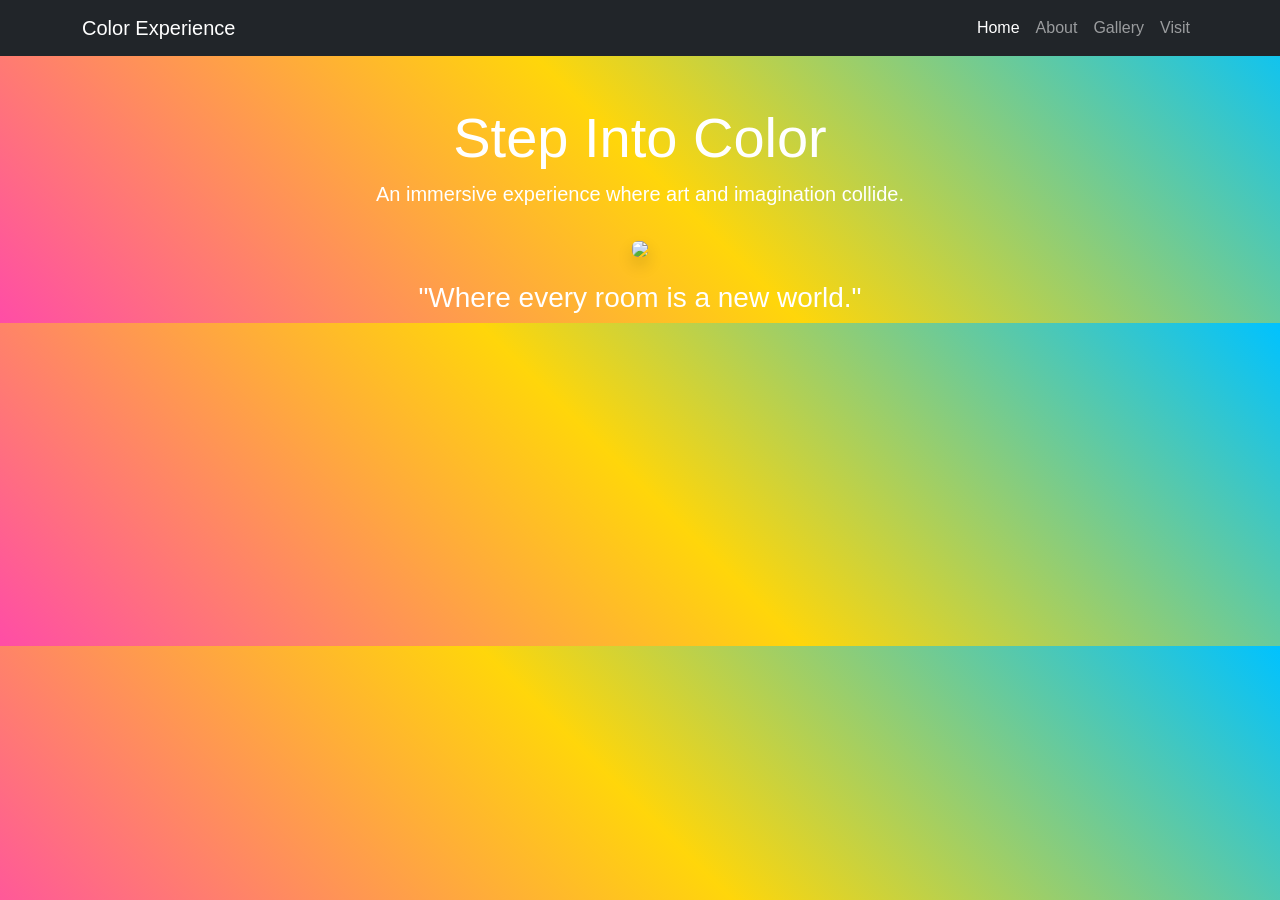
==== index.html @ ed063716 "Initial take" ====
<!DOCTYPE html>
<html lang="en">
<head>
  <meta charset="UTF-8">
  <meta name="viewport" content="width=device-width, initial-scale=1">

  <title>Color Experience</title>

  <!-- Bootstrap CSS -->
  <link href="https://cdn.jsdelivr.net/npm/bootstrap@5.3.0/dist/css/bootstrap.min.css" rel="stylesheet">

  <!-- Custom CSS -->
  <link rel="stylesheet" href="style.css">
</head>

<body>

<!-- NAVBAR -->
<nav class="navbar navbar-expand-lg navbar-dark bg-dark">
  <div class="container">
    <a class="navbar-brand" href="index.html">Color Experience</a>

    <button class="navbar-toggler" data-bs-toggle="collapse" data-bs-target="#navMenu">
      <span class="navbar-toggler-icon"></span>
    </button>

    <div class="collapse navbar-collapse" id="navMenu">
      <ul class="navbar-nav ms-auto">
        <li class="nav-item"><a class="nav-link active" href="index.html">Home</a></li>
        <li class="nav-item"><a class="nav-link" href="about.html">About</a></li>
        <li class="nav-item"><a class="nav-link" href="gallery.html">Gallery</a></li>
        <li class="nav-item"><a class="nav-link" href="visit.html">Visit</a></li>
      </ul>
    </div>
  </div>
</nav>

<div class="container text-center mt-5">
  <h1 class="display-4">Step Into Color</h1>
  <p class="lead">An immersive experience where art and imagination collide.</p>

  <img src="images/color1.jpg" class="img-fluid rounded shadow mt-3">

  <h3 class="mt-4">"Where every room is a new world."</h3>
</div>

<script src="https://cdn.jsdelivr.net/npm/bootstrap@5.3.0/dist/js/bootstrap.bundle.min.js"></script>
</body>
</html>
---- style.css ----
body {
  background: linear-gradient(45deg, #ff4da6, #ffd60a, #00c2ff);
  color: white;
  font-family: Arial, sans-serif;
}

h1, h2, h3 {
  text-align: center;
}

.card {
  transition: transform 0.3s;
}

.card:hover {
  transform: scale(1.05);
}
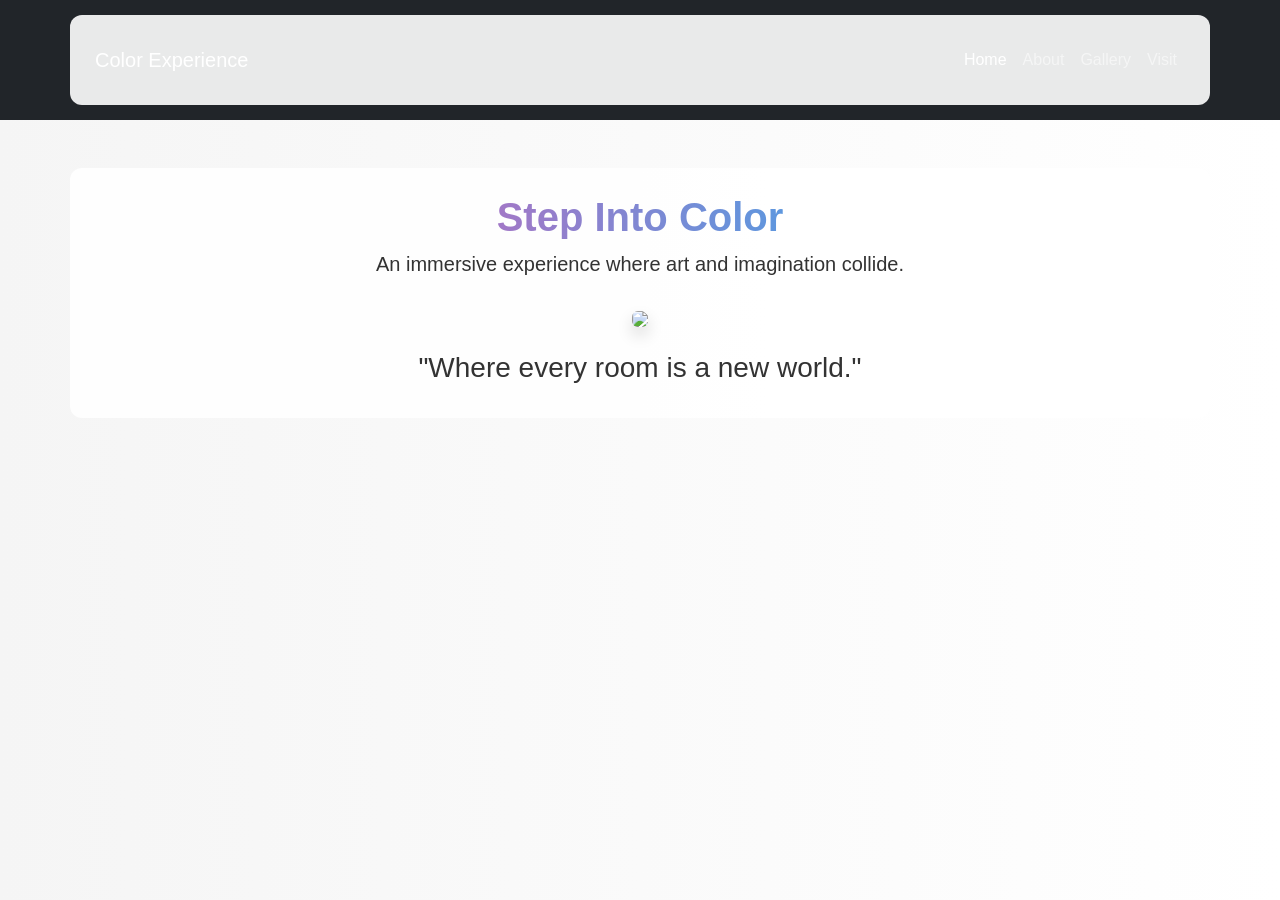
==== commit 804a5366: "color and images" ====
--- a/index.html
+++ b/index.html
@@ -36,7 +36,11 @@
 </nav>
 
 <div class="container text-center mt-5">
-  <h1 class="display-4">Step Into Color</h1>
+  <h1 style="background: linear-gradient(to right, #ff4da6, #00c2ff);
+-webkit-background-clip: text;
+color: transparent;">
+  Step Into Color
+</h1>
   <p class="lead">An immersive experience where art and imagination collide.</p>
 
   <img src="images/color1.jpg" class="img-fluid rounded shadow mt-3">
--- a/style.css
+++ b/style.css
@@ -1,17 +1,72 @@
+/* BACKGROUND (soft, not overwhelming) */
 body {
-  background: linear-gradient(45deg, #ff4da6, #ffd60a, #00c2ff);
-  color: white;
+  background: linear-gradient(to right, #f5f5f5, #ffffff);
+  color: #333;
   font-family: Arial, sans-serif;
 }
 
-h1, h2, h3 {
+/* HEADINGS with subtle color accent */
+h1 {
   text-align: center;
+  color: #ff4da6; /* pink accent */
+  font-weight: bold;
 }
 
+h2, h3 {
+  text-align: center;
+  color: #333;
+}
+
+/* NAVBAR */
+.navbar {
+  padding: 15px;
+}
+
+/* GALLERY CARDS */
 .card {
-  transition: transform 0.3s;
+  transition: transform 0.3s, box-shadow 0.3s;
+  border: none;
+  border-radius: 12px;
+  overflow: hidden;
 }
 
 .card:hover {
-  transform: scale(1.05);
+  transform: scale(1.03);
+  box-shadow: 0px 6px 20px rgba(0,0,0,0.2);
+}
+
+/* CARD IMAGE */
+.card img {
+  height: 220px;
+  object-fit: cover;
+}
+
+/* CARD BODY */
+.card-body {
+  background-color: white;
+  color: #333;
+}
+
+/* BUTTON STYLE */
+.btn-primary {
+  background-color: #00c2ff;
+  border: none;
+}
+
+.btn-primary:hover {
+  background-color: #0096c7;
+}
+
+/* SECTION CONTAINERS */
+.container {
+  background-color: rgba(255, 255, 255, 0.9);
+  padding: 25px;
+  border-radius: 12px;
+}
+
+/* SMALL SCREEN */
+@media (max-width: 768px) {
+  h1 {
+    font-size: 26px;
+  }
 }
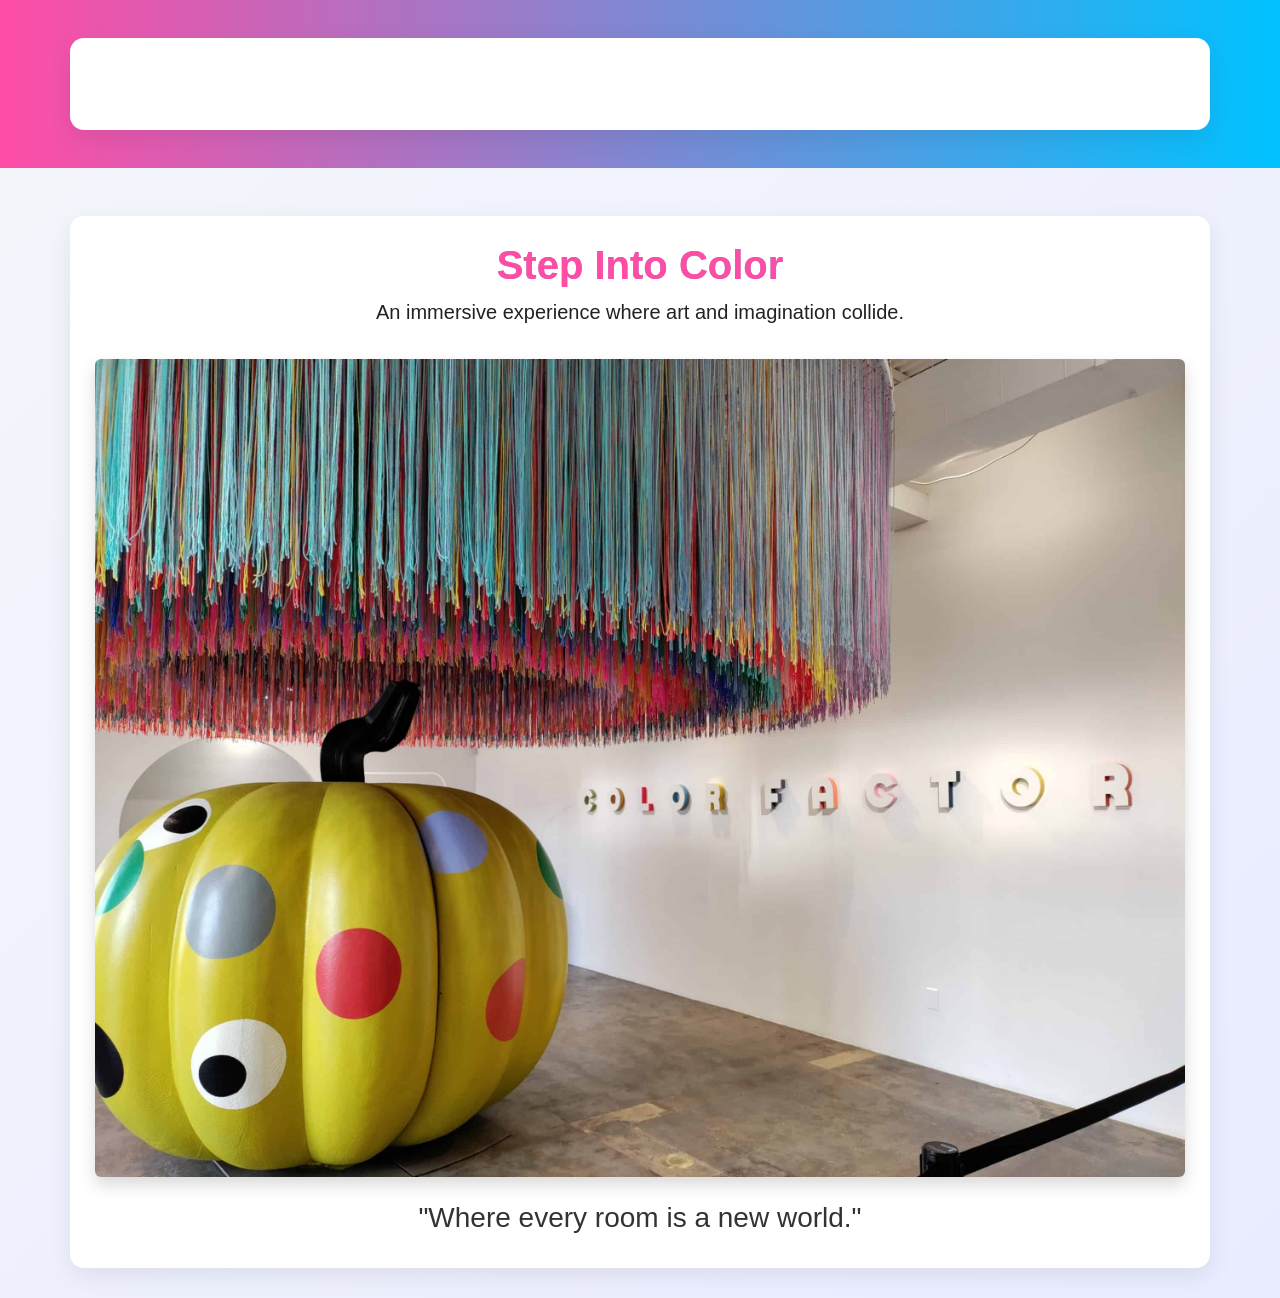
==== commit 3436aee8: "navbar color fix" ====
--- a/index.html
+++ b/index.html
@@ -43,7 +43,7 @@
 </h1>
   <p class="lead">An immersive experience where art and imagination collide.</p>
 
-  <img src="images/color1.jpg" class="img-fluid rounded shadow mt-3">
+  <img src="images/entrance.jpg" class="img-fluid rounded shadow mt-3">
 
   <h3 class="mt-4">"Where every room is a new world."</h3>
 </div>
--- a/style.css
+++ b/style.css
@@ -1,70 +1,106 @@
-/* BACKGROUND (soft, not overwhelming) */
+/* =========================
+   GLOBAL BACKGROUND (VISIBLE COLOR)
+========================= */
 body {
-  background: linear-gradient(to right, #f5f5f5, #ffffff);
-  color: #333;
+  background: linear-gradient(135deg, #f4f6fb, #e9ecff) !important;
+  color: #222;
   font-family: Arial, sans-serif;
+  margin: 0;
 }
 
-/* HEADINGS with subtle color accent */
+/* =========================
+   NAVBAR (FORCED COLOR)
+========================= */
+.navbar {
+  background: linear-gradient(90deg, #ff4da6, #00c2ff) !important;
+}
+
+/* BRAND */
+.navbar-brand {
+  color: #ffffff !important;
+  font-weight: 700;
+}
+
+/* NAV LINKS (THIS IS THE IMPORTANT FIX) */
+.navbar .nav-link {
+  color: rgba(255, 255, 255, 0.85) !important;
+  font-weight: 500;
+  transition: 0.2s ease;
+}
+
+/* HOVER EFFECT */
+.navbar .nav-link:hover {
+  color: #ffffff !important;
+  text-decoration: underline;
+}
+
+/* ACTIVE PAGE TAB */
+.navbar .nav-link.active {
+  color: #ffffff !important;
+  font-weight: 700;
+  border-bottom: 2px solid white;
+}
+/* =========================
+   MAIN CONTENT BOX
+========================= */
+.container {
+  background-color: #ffffff !important;
+  padding: 25px;
+  margin-top: 30px;
+  margin-bottom: 30px;
+  border-radius: 14px;
+  box-shadow: 0 8px 25px rgba(0,0,0,0.08);
+}
+
+/* =========================
+   HEADINGS
+========================= */
 h1 {
+  color: #ff4da6 !important;
   text-align: center;
-  color: #ff4da6; /* pink accent */
-  font-weight: bold;
+  font-weight: 800;
 }
 
 h2, h3 {
+  color: #333;
   text-align: center;
-  color: #333;
 }
 
-/* NAVBAR */
-.navbar {
-  padding: 15px;
-}
-
-/* GALLERY CARDS */
+/* =========================
+   CARDS (GALLERY)
+========================= */
 .card {
-  transition: transform 0.3s, box-shadow 0.3s;
   border: none;
   border-radius: 12px;
   overflow: hidden;
+  transition: 0.3s ease;
 }
 
 .card:hover {
-  transform: scale(1.03);
-  box-shadow: 0px 6px 20px rgba(0,0,0,0.2);
+  transform: translateY(-5px);
+  box-shadow: 0 12px 25px rgba(0,0,0,0.15);
 }
 
-/* CARD IMAGE */
 .card img {
   height: 220px;
   object-fit: cover;
 }
 
-/* CARD BODY */
-.card-body {
-  background-color: white;
-  color: #333;
-}
-
-/* BUTTON STYLE */
+/* =========================
+   BUTTONS
+========================= */
 .btn-primary {
-  background-color: #00c2ff;
+  background-color: #00c2ff !important;
   border: none;
 }
 
 .btn-primary:hover {
-  background-color: #0096c7;
+  background-color: #0096c7 !important;
 }
 
-/* SECTION CONTAINERS */
-.container {
-  background-color: rgba(255, 255, 255, 0.9);
-  padding: 25px;
-  border-radius: 12px;
-}
-
-/* SMALL SCREEN */
+/* =========================
+   RESPONSIVE
+========================= */
 @media (max-width: 768px) {
   h1 {
     font-size: 26px;
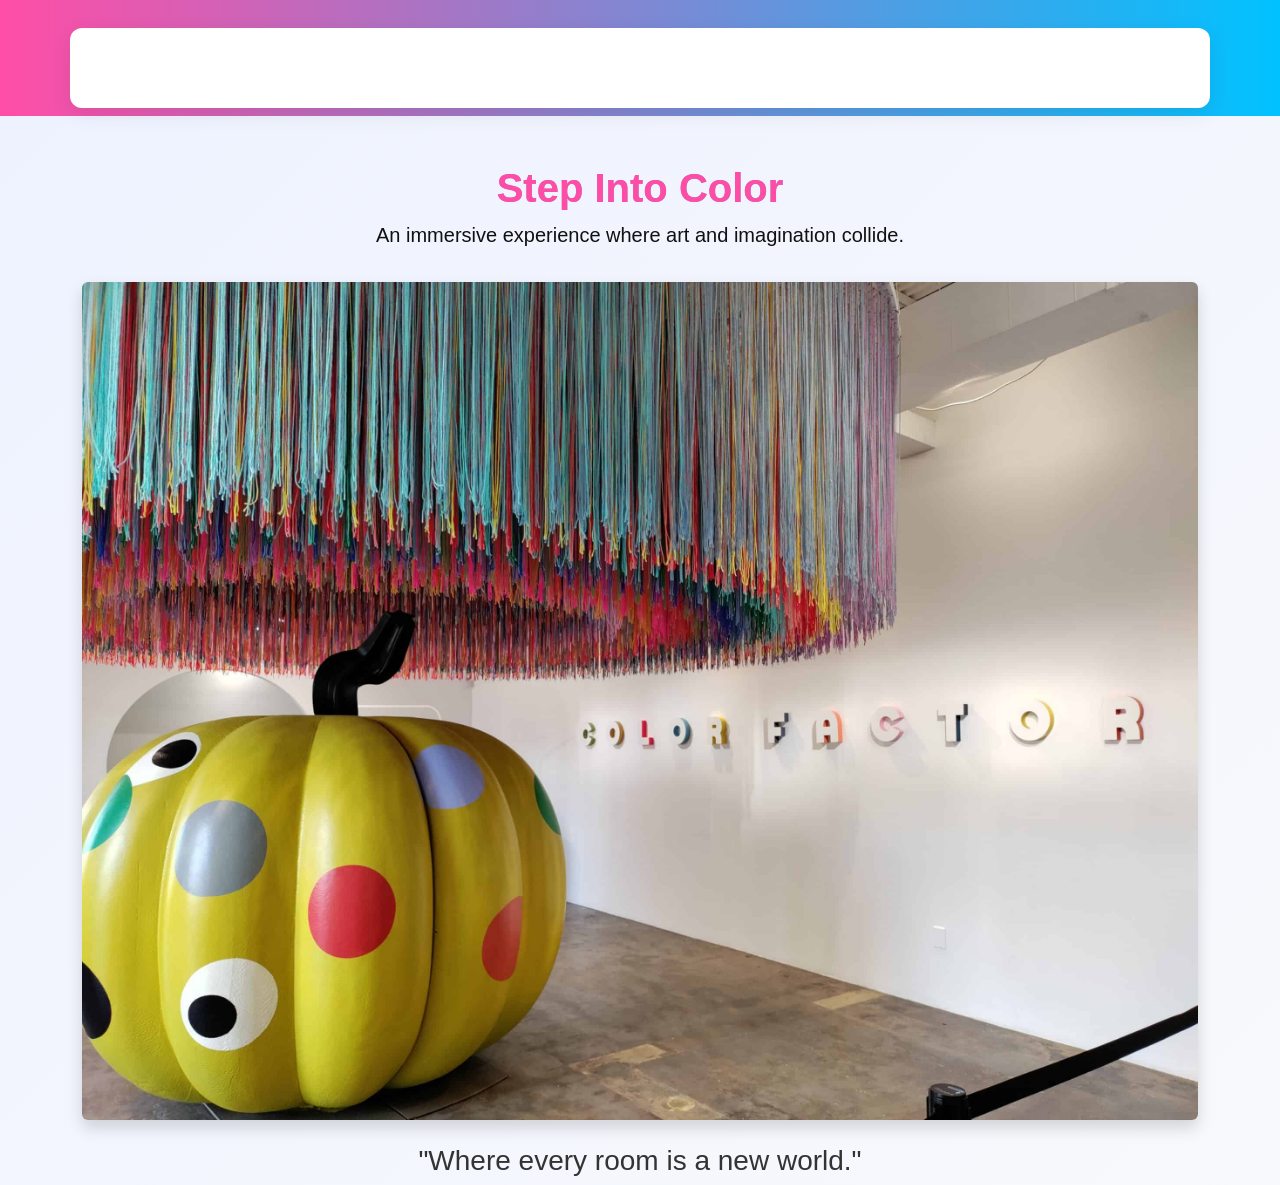
==== commit 2f2657a4: "content box" ====
--- a/index.html
+++ b/index.html
@@ -17,7 +17,7 @@
 
 <!-- NAVBAR -->
 <nav class="navbar navbar-expand-lg navbar-dark bg-dark">
-  <div class="container">
+  <div class="container content-box">
     <a class="navbar-brand" href="index.html">Color Experience</a>
 
     <button class="navbar-toggler" data-bs-toggle="collapse" data-bs-target="#navMenu">
--- a/style.css
+++ b/style.css
@@ -1,55 +1,41 @@
 /* =========================
-   GLOBAL BACKGROUND (VISIBLE COLOR)
+   GLOBAL BACKGROUND
 ========================= */
 body {
-  background: linear-gradient(135deg, #f4f6fb, #e9ecff) !important;
-  color: #222;
+  background: linear-gradient(135deg, #eef2ff, #f7f9fc) !important;
   font-family: Arial, sans-serif;
   margin: 0;
+  padding: 0;
 }
 
 /* =========================
-   NAVBAR (FORCED COLOR)
+   FORCE TEXT VISIBILITY (CRITICAL FIX)
+========================= */
+body, p, h1, h2, h3, h4, h5, li, span, a {
+  color: #111 !important;
+}
+
+/* =========================
+   NAVBAR
 ========================= */
 .navbar {
   background: linear-gradient(90deg, #ff4da6, #00c2ff) !important;
 }
 
-/* BRAND */
+.navbar .nav-link,
 .navbar-brand {
-  color: #ffffff !important;
-  font-weight: 700;
+  color: white !important;
 }
 
-/* NAV LINKS (THIS IS THE IMPORTANT FIX) */
-.navbar .nav-link {
-  color: rgba(255, 255, 255, 0.85) !important;
-  font-weight: 500;
-  transition: 0.2s ease;
-}
-
-/* HOVER EFFECT */
-.navbar .nav-link:hover {
-  color: #ffffff !important;
-  text-decoration: underline;
-}
-
-/* ACTIVE PAGE TAB */
-.navbar .nav-link.active {
-  color: #ffffff !important;
-  font-weight: 700;
-  border-bottom: 2px solid white;
-}
 /* =========================
-   MAIN CONTENT BOX
+   CONTENT BOX
 ========================= */
-.container {
-  background-color: #ffffff !important;
-  padding: 25px;
-  margin-top: 30px;
-  margin-bottom: 30px;
-  border-radius: 14px;
-  box-shadow: 0 8px 25px rgba(0,0,0,0.08);
+.content-box {
+  background: white;
+  padding: 20px;
+  border-radius: 12px;
+  margin-top: 20px;
+  box-shadow: 0 6px 20px rgba(0,0,0,0.08);
 }
 
 /* =========================
@@ -62,23 +48,17 @@
 }
 
 h2, h3 {
-  color: #333;
+  color: #333 !important;
   text-align: center;
 }
 
 /* =========================
-   CARDS (GALLERY)
+   CARDS
 ========================= */
 .card {
   border: none;
   border-radius: 12px;
   overflow: hidden;
-  transition: 0.3s ease;
-}
-
-.card:hover {
-  transform: translateY(-5px);
-  box-shadow: 0 12px 25px rgba(0,0,0,0.15);
 }
 
 .card img {
@@ -90,19 +70,10 @@
    BUTTONS
 ========================= */
 .btn-primary {
-  background-color: #00c2ff !important;
+  background: #00c2ff !important;
   border: none;
 }
 
 .btn-primary:hover {
-  background-color: #0096c7 !important;
-}
-
-/* =========================
-   RESPONSIVE
-========================= */
-@media (max-width: 768px) {
-  h1 {
-    font-size: 26px;
-  }
+  background: #0096c7 !important;
 }
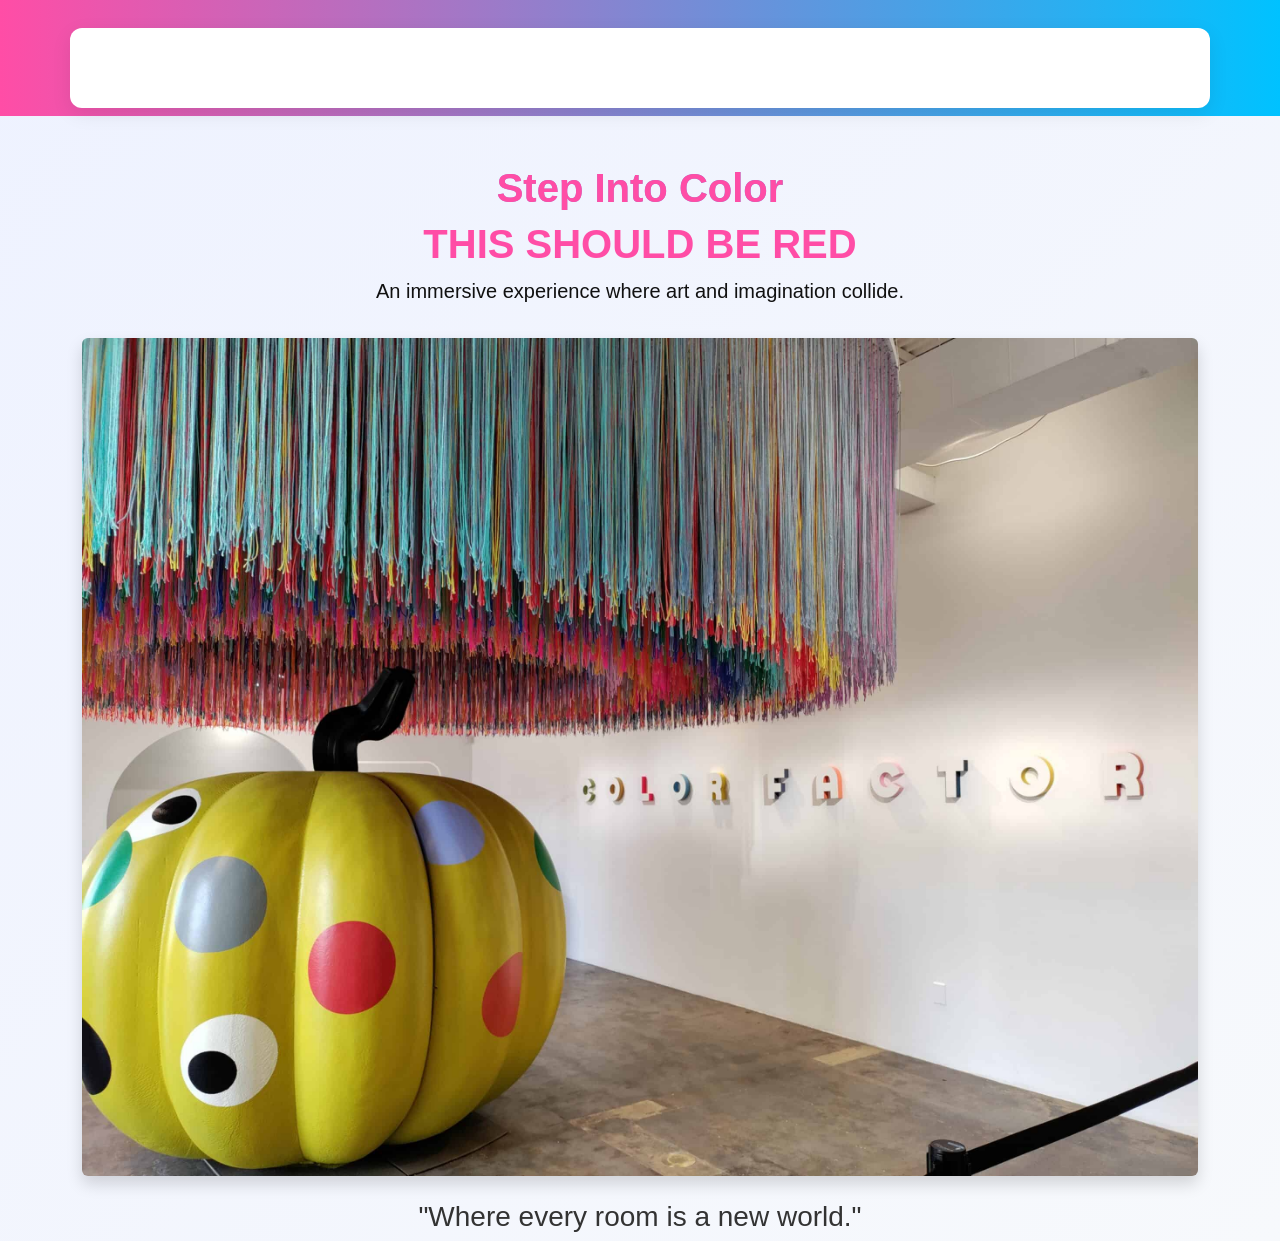
==== commit 7054b00a: "test" ====
--- a/index.html
+++ b/index.html
@@ -41,6 +41,7 @@
 color: transparent;">
   Step Into Color
 </h1>
+<h1 style="color:red;">THIS SHOULD BE RED</h1>
   <p class="lead">An immersive experience where art and imagination collide.</p>
 
   <img src="images/entrance.jpg" class="img-fluid rounded shadow mt-3">
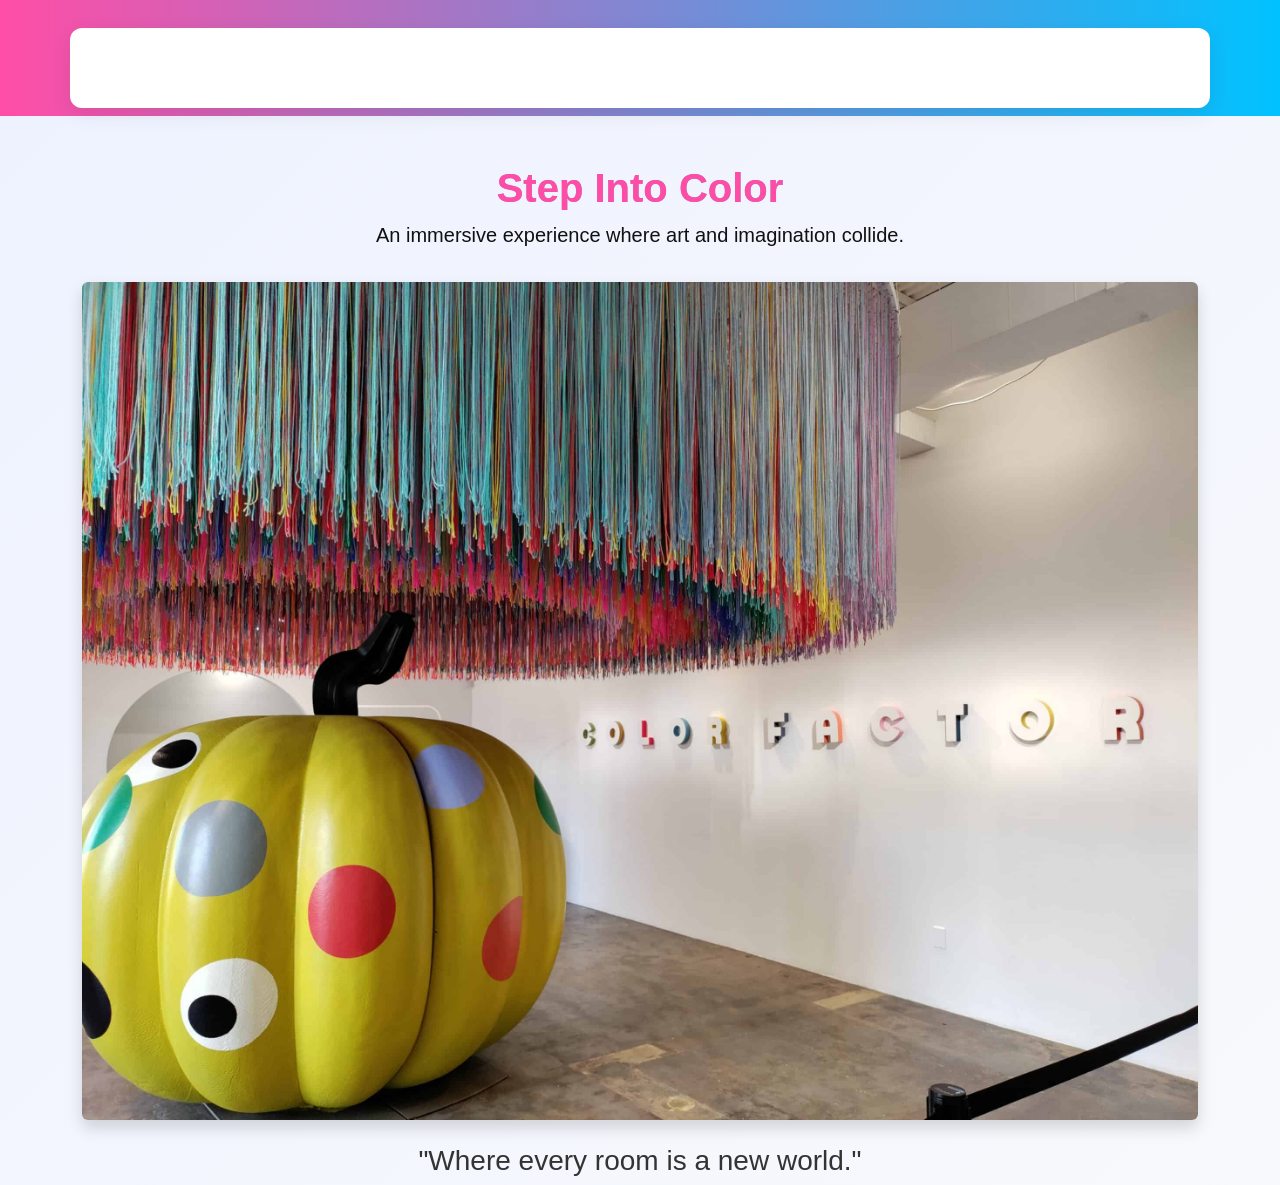
==== commit a0e288af: "change text" ====
--- a/index.html
+++ b/index.html
@@ -41,7 +41,6 @@
 color: transparent;">
   Step Into Color
 </h1>
-<h1 style="color:red;">THIS SHOULD BE RED</h1>
   <p class="lead">An immersive experience where art and imagination collide.</p>
 
   <img src="images/entrance.jpg" class="img-fluid rounded shadow mt-3">
--- a/style.css
+++ b/style.css
@@ -7,13 +7,16 @@
   margin: 0;
   padding: 0;
 }
+/* normal text */
+body, p, li {
+  color: #111;
+}
 
-/* =========================
-   FORCE TEXT VISIBILITY (CRITICAL FIX)
-========================= */
-body, p, h1, h2, h3, h4, h5, li, span, a {
-  color: #111 !important;
+/* headings */
+h2, h3, h4, h5 {
+  color: #333;
 }
+
 
 /* =========================
    NAVBAR
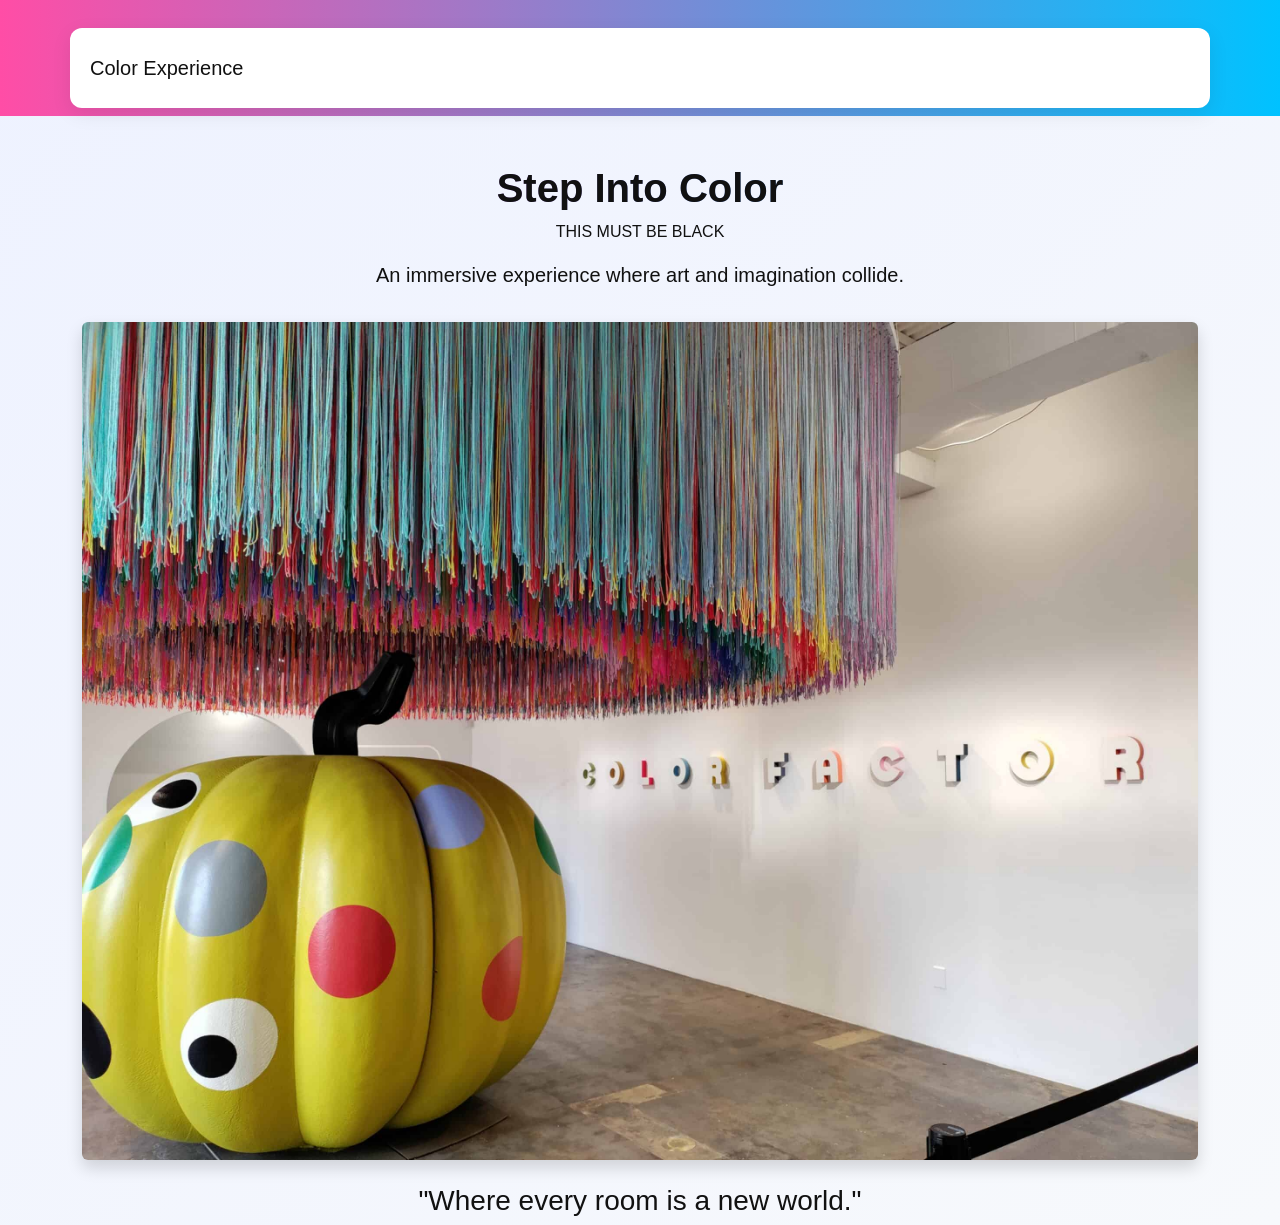
==== commit 0b83c4eb: "test2" ====
--- a/index.html
+++ b/index.html
@@ -41,6 +41,7 @@
 color: transparent;">
   Step Into Color
 </h1>
+<p style="color:black;">THIS MUST BE BLACK</p>
   <p class="lead">An immersive experience where art and imagination collide.</p>
 
   <img src="images/entrance.jpg" class="img-fluid rounded shadow mt-3">
--- a/style.css
+++ b/style.css
@@ -79,4 +79,29 @@
 
 .btn-primary:hover {
   background: #0096c7 !important;
+}
+/* =========================
+   FORCE TEXT COLOR FIX
+========================= */
+.container,
+.container p,
+.container h1,
+.container h2,
+.container h3,
+.container h4,
+.container h5,
+.container a {
+  color: #111 !important;
+}
+/* FORCE ALL MAIN CONTENT TEXT TO BE BLACK */
+body {
+  color: #111 !important;
+}
+
+.container {
+  color: #111 !important;
+}
+
+p, h1, h2, h3, h4, h5, li {
+  color: #111 !important;
 }
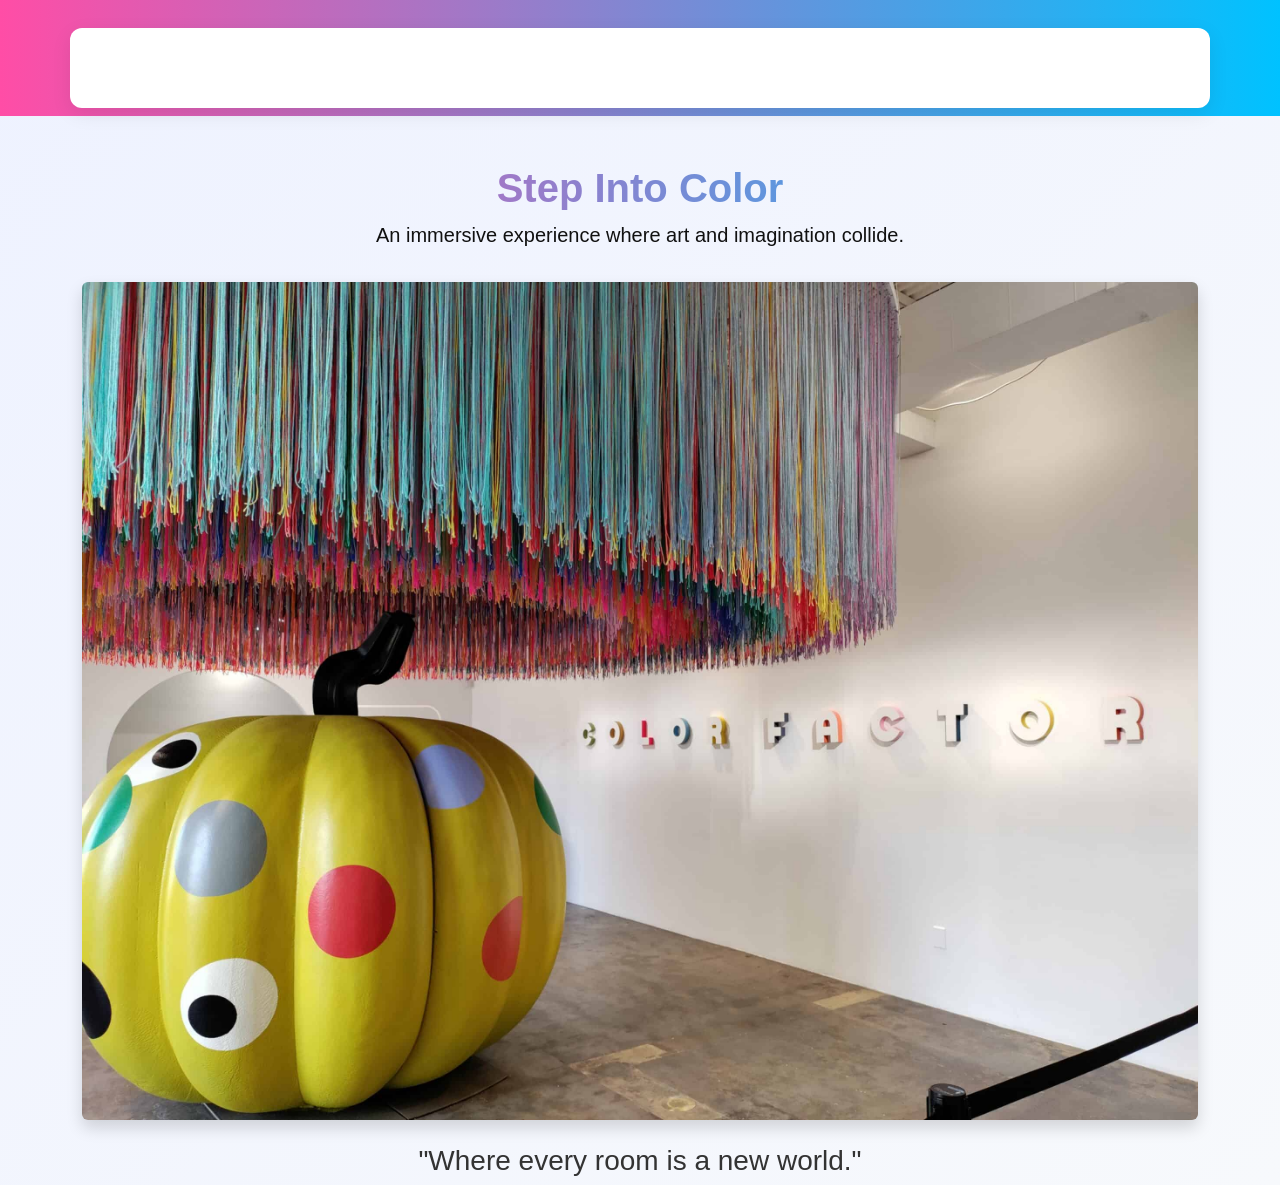
==== commit 15dcf381: "navbar fix6" ====
--- a/index.html
+++ b/index.html
@@ -41,7 +41,6 @@
 color: transparent;">
   Step Into Color
 </h1>
-<p style="color:black;">THIS MUST BE BLACK</p>
   <p class="lead">An immersive experience where art and imagination collide.</p>
 
   <img src="images/entrance.jpg" class="img-fluid rounded shadow mt-3">
--- a/style.css
+++ b/style.css
@@ -1,22 +1,13 @@
 /* =========================
-   GLOBAL BACKGROUND
+   BACKGROUND
 ========================= */
 body {
-  background: linear-gradient(135deg, #eef2ff, #f7f9fc) !important;
+  background: linear-gradient(135deg, #eef2ff, #f7f9fc);
   font-family: Arial, sans-serif;
   margin: 0;
   padding: 0;
-}
-/* normal text */
-body, p, li {
   color: #111;
 }
-
-/* headings */
-h2, h3, h4, h5 {
-  color: #333;
-}
-
 
 /* =========================
    NAVBAR
@@ -42,17 +33,21 @@
 }
 
 /* =========================
-   HEADINGS
+   TEXT
 ========================= */
+p, li {
+  color: #111;
+}
+
+h2, h3, h4, h5 {
+  color: #333;
+}
+
+/* MAIN TITLE */
 h1 {
-  color: #ff4da6 !important;
+  color: #ff4da6;
   text-align: center;
   font-weight: 800;
-}
-
-h2, h3 {
-  color: #333 !important;
-  text-align: center;
 }
 
 /* =========================
@@ -79,29 +74,4 @@
 
 .btn-primary:hover {
   background: #0096c7 !important;
-}
-/* =========================
-   FORCE TEXT COLOR FIX
-========================= */
-.container,
-.container p,
-.container h1,
-.container h2,
-.container h3,
-.container h4,
-.container h5,
-.container a {
-  color: #111 !important;
-}
-/* FORCE ALL MAIN CONTENT TEXT TO BE BLACK */
-body {
-  color: #111 !important;
-}
-
-.container {
-  color: #111 !important;
-}
-
-p, h1, h2, h3, h4, h5, li {
-  color: #111 !important;
 }
